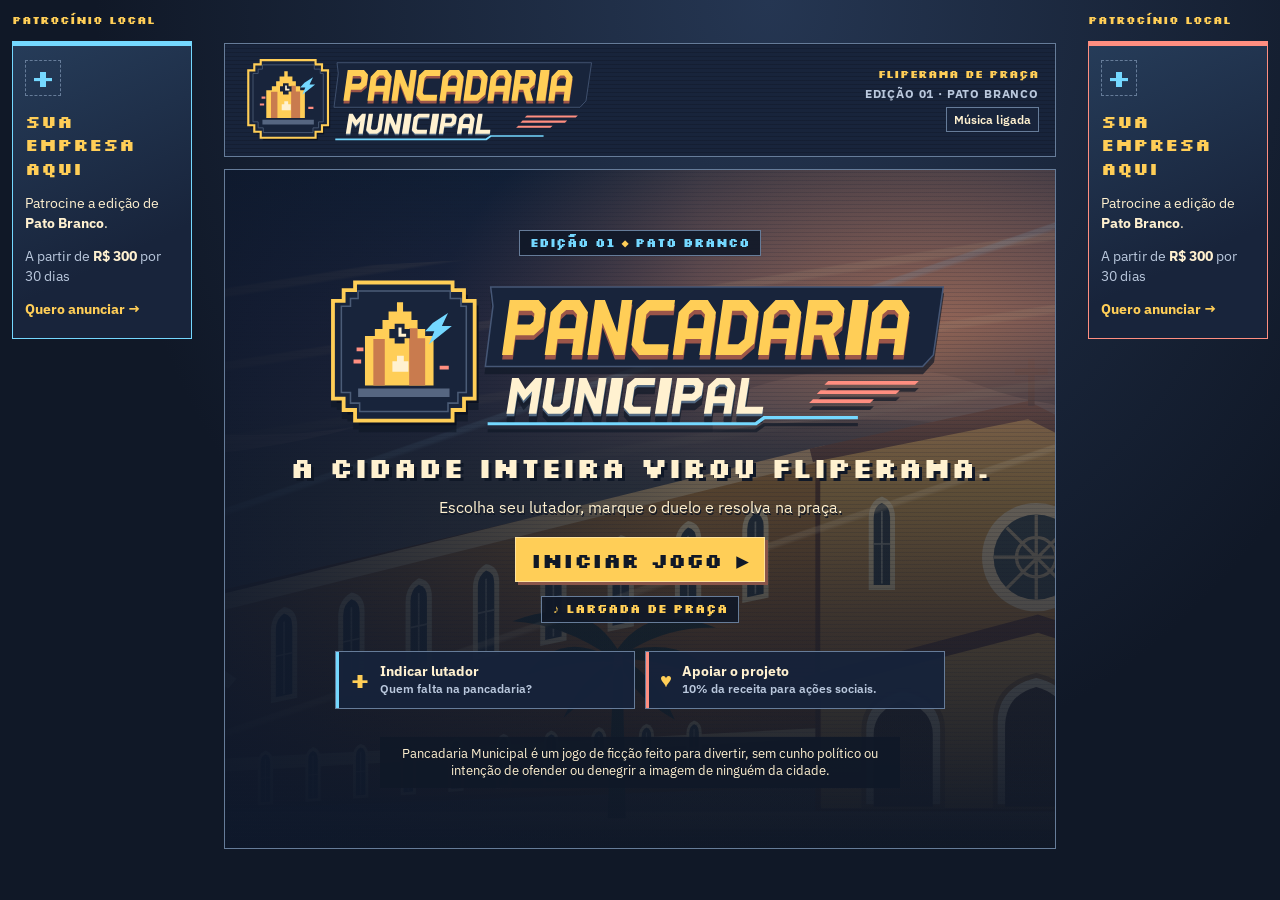
==== index.html @ fad4ab59 "ux(layout): shorten support and fighter nomination copy without removing actions" ====
<!doctype html>
<html lang="pt-BR">
<head>
<meta charset="utf-8">
<meta name="viewport" content="width=device-width, initial-scale=1, viewport-fit=cover">
<meta name="theme-color" content="#101827">
<title>Pancadaria Municipal · Pato Branco</title>
<link rel="icon" href="design/simbolo.svg" type="image/svg+xml">
<link rel="stylesheet" href="design/tokens.css">
<link rel="stylesheet" href="estilo.css?v=sem-scroll-v1">
<link rel="stylesheet" href="src/patrocinios.css?v=patrocinios-v1">
<script type="module" src="src/municipal.js?v=apoio-v2"></script>
<script type="module" src="src/apoio-pix.js?v=arcade-mobile-v1"></script>
<script type="module" src="src/patrocinios.js?v=patrocinios-v1"></script>
</head>
<body class="com-patrocinios">
  <aside class="patrocinios patrocinio-esquerda" aria-label="Patrocínios da lateral esquerda">
    <p class="eyebrow">PATROCÍNIO LOCAL</p>
    <button class="patrocinio-banner" type="button" data-patrocinar>
      <span class="patrocinio-simbolo" aria-hidden="true">+</span>
      <strong>Sua empresa aqui</strong>
      <span>Patrocine a edição de <b data-cidade-patrocinio>Pato Branco</b>.</span>
      <span class="patrocinio-preco">A partir de <b>R$ 300</b> por 30 dias</span>
      <span class="patrocinio-chamada">Quero anunciar →</span>
    </button>
  </aside>
<main>
  <header class="marca">
    <img src="design/logo.svg" width="840" height="224" alt="Pancadaria Municipal">
    <div><span>FLIPERAMA DE PRAÇA</span><strong>EDIÇÃO 01 · PATO BRANCO</strong>
      <button id="musica" data-musica type="button" aria-pressed="true" hidden>Música<span aria-hidden="true"> ligada</span></button>
    </div>
  </header>
  <section id="capa" class="capa" aria-labelledby="titulo-capa">
    <div class="capa-ceu" aria-hidden="true"><div class="capa-nuvens"></div><div class="capa-cidade"></div><div class="capa-vento"></div></div>
    <div class="capa-conteudo">
      <p class="capa-selo">EDIÇÃO 01 <span>◆</span> PATO BRANCO</p>
      <h1 id="titulo-capa" tabindex="-1"><img src="design/logo.svg" width="840" height="224" alt="Pancadaria Municipal"></h1>
      <p class="capa-chamada">A cidade inteira virou fliperama.</p>
      <p class="capa-detalhe">Escolha seu lutador, marque o duelo e resolva na praça.</p>
      <button id="iniciar" class="principal capa-iniciar" type="button">Iniciar jogo <span aria-hidden="true">▶</span></button>
      <p class="capa-trilha">♪ Largada de Praça</p>
    </div>
    <nav class="capa-atalhos" aria-label="Participe do jogo">
      <button class="capa-atalho" type="button" data-menu="indicacao"><span aria-hidden="true">+</span><strong>Indicar lutador</strong><small>Quem falta na pancadaria?</small></button>
      <button class="capa-atalho" type="button" data-menu="apoio"><span aria-hidden="true">♥</span><strong>Apoiar o projeto</strong><small>10% da receita para ações sociais.</small></button>
    </nav>
    <p class="capa-nota">Pancadaria Municipal é um jogo de ficção feito para divertir, sem cunho político ou intenção de ofender ou denegrir a imagem de ninguém da cidade.</p>
  </section>
  <section id="indicacao" class="menu-extra" aria-labelledby="titulo-indicacao" hidden>
    <button class="menu-voltar" type="button" data-menu="capa">← Voltar à capa</button>
    <div class="menu-intro">
      <p class="eyebrow">A CIDADE ESCOLHE</p>
      <h1 id="titulo-indicacao" tabindex="-1">Indicar lutador</h1>
      <p>Quem merece entrar no elenco? Diga de onde ele vem e invente seu golpe especial.</p>
    </div>
    <div class="menu-painel">
      <form id="form-indicacao" class="menu-campos" method="post" target="retorno-indicacao">
        <label>Nome ou codinome <input name="lutador" type="text" required maxlength="80" placeholder="Ex. Fiscal do Rolê"></label>
        <label>Cidade <input name="cidade" type="text" required maxlength="80" placeholder="Ex. Pato Branco"></label>
        <label>Ideia de golpe especial <textarea name="golpe" rows="2" required maxlength="600" placeholder="O que acontece quando ele aperta X?"></textarea></label>
        <input type="hidden" name="protocolo">
        <input type="hidden" name="origem">
        <div hidden><label>Deixe este campo em branco <input name="site" type="text" tabindex="-1" autocomplete="off"></label></div>
        <button id="enviar-indicacao" class="principal" type="submit" disabled>Enviar indicação</button>
        <small id="status-indicacao" role="status" aria-live="polite">Envio disponível após a conexão com a planilha.</small>
      </form>
      <iframe name="retorno-indicacao" title="Retorno do envio da indicação" hidden></iframe>
      <aside id="pix-indicacao" class="menu-resumo">
        <p class="eyebrow">TAXA SUGERIDA POR INDICAÇÃO</p>
        <strong class="menu-valor">R$ 50</strong>
        <p>Sua indicação apoia a criação de novos lutadores.</p>
        <p id="aviso-pix-indicacao" class="pix-aviso">O envio ainda não está disponível. Combine a indicação antes de pagar.</p>
        <div class="pix-acoes">
          <button type="button" data-copiar-pix>Copiar código Pix</button>
          <button type="button" data-copiar-referencia hidden>Copiar referência</button>
        </div>
        <input data-pix-manual type="text" aria-label="Texto para copiar" readonly hidden>
        <small data-pix-feedback role="status"></small>
        <figure class="pix-qr">
          <img src="src/pix/qr-code.png" width="450" height="450" alt="QR Code Pix para indicação de lutador">
          <figcaption>Escaneie no app do banco e informe <strong>R$ 50</strong>.</figcaption>
        </figure>
      </aside>
    </div>
  </section>
  <section id="apoio" class="menu-extra apoio-v2" aria-labelledby="titulo-apoio" hidden>
    <button class="menu-voltar" type="button" data-menu="capa">← Voltar à capa</button>
    <div class="apoio-topo">
      <p class="eyebrow">MAIS UMA FICHA · UMA BOA CAUSA</p>
      <h1 id="titulo-apoio" tabindex="-1">APOIE O PROJETO</h1>
      <p>Ajude a manter o jogo, criar lutadores e apoiar ações sociais.</p>
    </div>
    <div class="apoio-v2-grid">
      <div class="apoio-v2-esquerda">
        <div class="impacto-social">
          <strong>♥ AQUI A PANCADARIA TAMBÉM FAZ O BEM!</strong>
          <p><strong>10% da receita arrecadada pelo jogo</strong> serão destinados a organizações sociais, incluindo instituições de acolhimento e cuidado de pessoas idosas.</p>
          <small>Publicaremos as entidades beneficiadas e os repasses.</small>
        </div>
        <fieldset class="menu-doacoes apoio-v2-valores">
          <legend>ESCOLHA UMA FICHA</legend>
          <label><input type="radio" name="apoio" value="2" checked><span><strong>R$ 2</strong><small>Uma ficha</small></span></label>
          <label><input type="radio" name="apoio" value="5"><span><strong>R$ 5</strong><small>Mais um round</small></span></label>
          <label><input type="radio" name="apoio" value="10"><span><strong>R$ 10</strong><small>Força total</small></span></label>
          <label><input type="radio" name="apoio" value="livre"><span><strong>LIVRE</strong><small>Você escolhe</small></span></label>
        </fieldset>
        <div class="apoio-v2-objetivos">
          <p class="eyebrow">SEU APOIO ENTRA EM CAMPO PARA</p>
          <div><span>★ Manter o jogo no ar</span><span>★ Criar novos lutadores</span><span>★ Lançar novas arenas</span><span>♥ Apoiar ações sociais</span></div>
        </div>
      </div>
      <aside class="menu-resumo apoio-v2-pix" aria-label="Contribuição por Pix">
        <p class="eyebrow">PAGAMENTO PIX · VALOR LIVRE</p>
        <h2>ESCANEIE E APOIE</h2>
        <figure class="pix-qr">
          <img src="src/pix/qr-code.png" width="450" height="450" alt="QR Code Pix do Pancadaria Municipal para escanear no aplicativo do banco">
          <figcaption>Escaneie com seu banco e escolha o valor.</figcaption>
        </figure>
        <p class="pix-aviso" id="apoio-instrucao-valor">Sugestão: <strong id="valor-apoio-pix" aria-live="polite">R$ 2</strong>. O valor é livre.</p>
        <div class="pix-acoes apoio-v2-acoes">
          <button type="button" class="principal" data-copiar-pix>COPIAR CÓDIGO PIX</button>
        </div>
        <input data-pix-manual type="text" aria-label="Código Pix para copiar" readonly hidden>
        <small data-pix-feedback role="status" aria-live="polite"></small>
        <div class="apoio-v2-confianca">
          <span><strong>Recebedor:</strong> I RAMOS SANTOS CONSULT</span>
          <span><strong>Identificação:</strong> Pancadaria Municipal</span>
          <span><strong>Pagamento:</strong> realizado no seu banco; sem cadastro no jogo.</span>
        </div>
      </aside>
    </div>
  </section>
  <section id="selecao" hidden>
    <ol class="etapas" aria-label="Etapas do duelo">
      <li data-step-label="0"><b>01</b> Seu lutador</li><li data-step-label="1"><b>02</b> Adversário</li><li data-step-label="2"><b>03</b> Arena</li>
    </ol>
    <div class="intro"><p id="etapa" class="eyebrow"></p><h1 id="titulo-selecao" tabindex="-1"></h1></div>
    <p id="status-artes" role="status">Carregando artes dos personagens…</p>
    <div class="escolhas" id="escolhas-lutadores">
      <div class="elenco" id="elenco" aria-label="Lutadores disponíveis"></div>
      <aside class="ficha" aria-labelledby="nome-ficha">
        <div class="cabecalho-ficha"><p class="eyebrow" id="lado-ficha"></p><strong id="confirmado" role="status" hidden>Confirmado</strong></div>
        <canvas id="retrato" width="420" height="310" aria-hidden="true"></canvas>
        <h2 id="nome-ficha"></h2><p id="golpes-ficha"></p><p id="descricao-ficha"></p>
      </aside>
    </div>
    <div class="elenco elenco-arenas" id="escolhas-arenas" aria-label="Arenas disponíveis" hidden></div>
    <div class="rodape"><button type="button" data-menu="capa">← Capa</button><button id="voltar-etapa" hidden>← Voltar ao seu lutador</button><p id="resumo-selecao"></p><button id="avancar" class="principal" disabled></button></div>
    <p id="carregamento" role="status" hidden></p>
  </section>
  <section id="versus" class="versus" aria-labelledby="titulo-versus" hidden>
    <p class="eyebrow">Fliperama de praça</p>
    <h1 id="titulo-versus" tabindex="-1">Versus</h1>
    <div class="confronto">
      <figure><canvas id="versus-p1" width="210" height="112" aria-hidden="true"></canvas><figcaption id="versus-nome0"></figcaption></figure>
      <strong aria-hidden="true">VS</strong>
      <figure><canvas id="versus-cpu" width="210" height="112" aria-hidden="true"></canvas><figcaption id="versus-nome1"></figcaption></figure>
    </div>
    <p id="versus-arena"></p>
    <p id="versus-status" role="status" hidden>Preparando a arena…</p>
    <button id="cancelar-versus">← Voltar à arena</button>
  </section>
  <section id="duelo" hidden>
    <div class="intro combate">
      <div><p class="eyebrow" id="edicao-duelo"></p><h1>Duelo · <em id="arena-duelo"></em></h1></div>
      <div class="combate-acoes">
        <button class="musica-combate" data-musica type="button" aria-pressed="true" hidden>Música<span aria-hidden="true"> ligada</span></button>
        <button id="voltar">Trocar lutadores ou arena</button>
      </div>
    </div>
    <div class="duelo-tabuleiro">
      <div class="arena">
        <div class="placar">
          <div class="lado"><strong id="nome0"></strong><progress id="vida0" aria-label="Vida do jogador" max="100" value="100"></progress><small id="especial0"></small></div>
          <time id="tempo">60</time>
          <div class="lado direita"><strong id="nome1"></strong><progress id="vida1" aria-label="Vida da máquina" max="100" value="100"></progress><small id="especial1"></small></div>
        </div>
        <canvas width="1146" height="672" aria-label="Arena de combate"></canvas>
        <div id="chamada" class="chamada" aria-live="polite"></div>
        <div id="largada" class="largada" hidden><span id="contagem" role="status" aria-atomic="true"></span><p id="dica-largada" class="dica-largada" hidden><span class="dica-teclado">← → Mover · ↓ Defender · Z Golpe · X Especial</span><span class="dica-toque">Use as setas para mover e toque em Defender, Golpe ou Especial.</span></p></div>
        <div id="cortina-arena" class="cortina-arena" aria-hidden="true" hidden>
          <span></span><span></span><span></span><span></span><span></span><span></span>
        </div>
        <div id="fim" class="fim" hidden><div><p class="eyebrow">FIM DO DUELO</p><h2 id="resultado"></h2><p class="fim-social"><strong>♥ AQUI A PANCADARIA TAMBÉM FAZ O BEM!</strong><span>10% da receita arrecadada pelo jogo serão destinados a organizações sociais, incluindo instituições que cuidam de pessoas idosas.</span></p><div class="fim-acoes"><button id="revanche" class="principal" type="button">Revanche</button><button id="novo-confronto" type="button">Novo confronto</button></div><button id="apoiar-apos-duelo" type="button" class="fim-apoiar">♥ Apoiar o jogo via Pix</button></div></div>
      </div>
    </div>
    <div class="rodape comandos">
      <p class="comandos-teclado">← → Mover · ↑ Pular · ↓ Defender · Z Golpe · X Especial · <strong>↓ + Z Rasteira</strong></p>
      <div class="comandos-toque" aria-label="Controles na tela">
        <div class="comandos-movimento" role="group" aria-label="Movimento e defesa">
          <button type="button" data-key="ArrowLeft" aria-label="Esquerda">←</button>
          <button type="button" data-key="ArrowRight" aria-label="Direita">→</button>
          <button type="button" data-key="ArrowUp" aria-label="Pular">↑ <span>Pular</span></button>
          <button type="button" data-key="ArrowDown" aria-label="Defender">↓ <span>Defender</span></button>
        </div>
        <div class="comandos-acoes" role="group" aria-label="Ataques">
          <button type="button" data-key="KeyZ">Golpe</button>
          <button type="button" data-key="KeyX">Especial</button>
          <button type="button" data-key="Sweep">Rasteira</button>
        </div>
      </div>
    </div>
  </section>
</main>
  <aside class="patrocinios patrocinio-direita" aria-label="Patrocínios da lateral direita">
    <p class="eyebrow">PATROCÍNIO LOCAL</p>
    <button class="patrocinio-banner" type="button" data-patrocinar>
      <span class="patrocinio-simbolo" aria-hidden="true">+</span>
      <strong>Sua empresa aqui</strong>
      <span>Patrocine a edição de <b data-cidade-patrocinio>Pato Branco</b>.</span>
      <span class="patrocinio-preco">A partir de <b>R$ 300</b> por 30 dias</span>
      <span class="patrocinio-chamada">Quero anunciar →</span>
    </button>
  </aside>
  <dialog id="patrocinar" class="patrocinio-dialogo" aria-labelledby="titulo-patrocinio">
    <button id="fechar-patrocinio" class="patrocinio-fechar" type="button" autofocus>Fechar ×</button>
    <p class="eyebrow">SUA MARCA NO FLIPERAMA DA CIDADE</p>
    <h2 id="titulo-patrocinio">Anuncie em Pato Branco</h2>
    <p>Mostre seu negócio para quem joga a edição de <strong data-cidade-patrocinio>Pato Branco</strong>. Escolha um plano e converse com a gente por e-mail.</p>
    <div class="patrocinio-planos">
      <article><h3>Banner local</h3><p class="patrocinio-valor">R$ 300 <small>/ 30 dias</small></p><p>Espaço lateral abaixo dos destaques, com a marca e informações do seu negócio.</p></article>
      <article><h3>Destaque local</h3><p class="patrocinio-valor">R$ 500 <small>/ 30 dias</small></p><p>Primeiro espaço de uma das laterais, com a marca e informações do seu negócio.</p></article>
    </div>
    <p class="patrocinio-nota">No celular, os banners aparecem abaixo da área principal, com os destaques primeiro. São até seis vagas por cidade, sujeitas à disponibilidade.</p>
    <label class="patrocinio-escolha" for="plano-patrocinio">Plano de interesse
      <select id="plano-patrocinio"><option value="local">Banner local · R$ 300 por 30 dias</option><option value="destaque">Destaque local · R$ 500 por 30 dias</option></select>
    </label>
    <div class="patrocinio-contato">
      <a id="email-patrocinio" class="principal" href="mailto:pancadariamunicipal@gmail.com">Escrever por e-mail</a>
      <a id="gmail-patrocinio" href="https://mail.google.com/mail/?view=cm&amp;fs=1&amp;to=pancadariamunicipal%40gmail.com" target="_blank" rel="noopener noreferrer">Abrir no Gmail ↗</a>
    </div>
    <p class="patrocinio-nota">A proposta abre no seu aplicativo de e-mail para você completar e enviar. Você também pode escrever para <strong>pancadariamunicipal@gmail.com</strong>.</p>
  </dialog>
</body>
</html>
---- design/tokens.css ----
@font-face {
  font-family: Silkscreen;
  src: url("fontes/Silkscreen-Bold.ttf") format("truetype");
  font-style: normal;
  font-weight: 700;
  font-display: swap;
}

@font-face {
  font-family: "IBM Plex Sans";
  src: url("fontes/IBM-Plex-Sans.ttf") format("truetype");
  font-style: normal;
  font-weight: 400 700;
  font-display: swap;
}

:root {
  --pm-ink: #101827;
  --pm-panel: #18243B;
  --pm-line: #667C99;
  --pm-cream: #FFF1D0;
  --pm-muted: #BAC8DD;
  --pm-action: #FFCE57;
  --pm-player: #74D8FF;
  --pm-cpu: #FF8E80;
  --pm-display: Silkscreen, "Courier New", monospace;
  --pm-text: "IBM Plex Sans", system-ui, sans-serif;
  --pm-space: 4px;
  --pm-cut: 8px;
  --pm-motion-fast: 120ms;
  --pm-motion-confirm: 180ms;
}
---- estilo.css ----
:root{color-scheme:dark}
*{box-sizing:border-box}
[hidden]{display:none!important}
body{margin:0;min-height:100vh;background:radial-gradient(ellipse at 60% 0,#253652,transparent 62%),var(--pm-ink);color:var(--pm-cream);font:400 16px/1.35 var(--pm-text)}
main{max-width:1100px;margin:auto;padding:14px 20px 22px}
h1,h2,p{margin:0}
h1,h2{font:700 clamp(25px,4.8vw,49px)/1.12 var(--pm-display);text-transform:uppercase;text-shadow:3px 3px #51394d}
h2{font-size:clamp(18px,3vw,28px)}
em{color:var(--pm-action);font-style:normal}
.marca{position:relative;isolation:isolate;display:flex;align-items:center;justify-content:space-between;gap:14px;padding:8px 16px;background:var(--pm-panel);border:1px solid var(--pm-line)}
.marca::before{content:"";position:absolute;inset:0;z-index:-1;background:repeating-linear-gradient(0deg,transparent 0 3px,#10182770 3px 4px)}
.marca img{display:block;width:min(100%,360px);height:auto}
main:has(#duelo:not([hidden])) .marca img{width:min(65%,245px)}
.marca div{text-align:right;display:grid;gap:5px;min-width:0}
.marca span,.eyebrow{color:var(--pm-action);font:700 11px/1.25 var(--pm-display)}
.marca strong{font-size:12px;color:var(--pm-muted);letter-spacing:.07em}
#musica{justify-self:end;padding:4px 7px;font-size:12px}
#musica span{font:inherit;color:inherit}
.capa,.menu-extra{position:relative;isolation:isolate;margin-top:12px;border:1px solid var(--pm-line);background:var(--pm-panel)}
.capa{overflow:hidden;min-height:clamp(470px,69vh,620px);display:grid;align-content:center;gap:28px;padding:clamp(22px,5vw,60px);text-align:center}
.capa-ceu,.capa-nuvens,.capa-cidade,.capa-vento{position:absolute;pointer-events:none}
.capa-ceu{inset:0;z-index:-1;overflow:hidden;background:radial-gradient(ellipse at 84% 28%,#ef9b74 0,transparent 50%),linear-gradient(#142846,#594368 53%,#e48a68)}
.capa-ceu::after{content:"";position:absolute;inset:0;background:repeating-linear-gradient(0deg,transparent 0 3px,#121a2d28 3px 4px),linear-gradient(90deg,#0e182be0,#0f19295c 57%,#1018275e),linear-gradient(0deg,#101827 0%,transparent 66%)}
.capa-nuvens{inset:12% -20% 45%;opacity:.48;background:repeating-linear-gradient(174deg,transparent 0 32px,#ffd4a459 34px 40px,transparent 43px 73px);transform:skewY(-3deg);animation:capa-nuvens 14s ease-in-out infinite alternate}
.capa-cidade{inset:22% -15% -25%;background:url('matriz.svg') center 64%/cover no-repeat;mask-image:linear-gradient(transparent,#000 24%);filter:saturate(.85) brightness(.77);animation:capa-voo 15s ease-in-out infinite alternate}
.capa-vento{inset:0;background:linear-gradient(161deg,transparent 35%,#a9dfff35 35.2% 35.6%,transparent 36% 58%,#f8dcab4a 58.2% 58.6%,transparent 59%);animation:capa-nuvens 7s ease-in-out infinite alternate-reverse}
@keyframes capa-voo{from{transform:translate(-4%,4%) scale(1.04)}to{transform:translate(4%,-2%) scale(1.2)}}
@keyframes capa-nuvens{from{translate:-5% 0}to{translate:5% -4%}}
.capa-conteudo{display:grid;justify-items:center;gap:12px}
.capa-selo,.capa-trilha{padding:5px 10px;background:#101827e6;border:1px solid var(--pm-line);color:var(--pm-player);font:700 clamp(9px,1.5vw,12px)/1.2 var(--pm-display);text-transform:uppercase}
.capa-selo span,.capa-trilha{color:var(--pm-action)}
.capa h1{width:min(100%,640px)}
.capa h1 img{width:100%;height:auto;display:block;filter:drop-shadow(0 7px 0 #101827b0)}
.capa-chamada{font:700 clamp(15px,3.3vw,28px)/1.2 var(--pm-display);text-transform:uppercase;text-shadow:3px 3px var(--pm-ink)}
.capa-detalhe{color:var(--pm-cream);text-shadow:1px 2px var(--pm-ink)}
.capa-iniciar{display:flex;align-items:center;gap:14px;margin:7px 0 2px;padding:13px 23px;font:700 clamp(14px,2.4vw,21px)/1.2 var(--pm-display);text-transform:uppercase}
.capa-atalhos{width:min(100%,610px);justify-self:center;display:grid;grid-template-columns:1fr 1fr;gap:10px}
.capa-atalho{display:grid;grid-template-columns:auto 1fr;gap:2px 10px;align-items:center;text-align:left;padding:11px 14px;background:#16233aef;box-shadow:inset 3px 0 var(--pm-player)}
.capa-atalho:last-child{box-shadow:inset 3px 0 var(--pm-cpu)}
.capa-atalho span{grid-row:span 2;color:var(--pm-action);font:700 20px var(--pm-display)}
.capa-atalho small,.menu-resumo small,.menu-doacoes small{color:var(--pm-muted)}
.capa-nota{max-width:65ch;margin:auto;padding:8px 12px;background:#101827ed;color:var(--pm-cream);font-size:13px}
.card-arena .referencia-arena{color:var(--pm-player);font-weight:700}
.menu-extra{padding:clamp(14px,4vw,35px);border-top:3px solid var(--pm-player);background:radial-gradient(ellipse at 84% 6%,#31496a,transparent 70%),var(--pm-panel)}
#apoio{border-top-color:var(--pm-cpu)}
.menu-voltar{margin-bottom:20px}
.menu-intro{display:grid;gap:8px;margin-bottom:20px}
.menu-intro>p:last-child{max-width:60ch;color:var(--pm-muted)}
.menu-painel{display:grid;grid-template-columns:minmax(0,1.5fr) minmax(0,1fr);gap:14px;align-items:start}
.menu-campos,.menu-resumo,.menu-doacoes{display:grid;gap:12px;padding:14px;border:1px solid var(--pm-line);background:#101827b8}
.menu-campos label{display:grid;gap:4px;font-weight:600}
.menu-campos input,.menu-campos textarea{min-width:0;width:100%;padding:8px;color:var(--pm-cream);background:var(--pm-panel);border:1px solid var(--pm-line);font:inherit}
.menu-campos textarea{resize:vertical}
.menu-valor,.menu-doacoes strong{color:var(--pm-action);font:700 clamp(16px,3vw,27px)/1 var(--pm-display)}
.menu-resumo button{justify-self:start}
.pix-qr{display:grid;justify-items:center;gap:9px;margin:0;padding:12px;border:1px solid var(--pm-line);background:var(--pm-panel);text-align:center}
.pix-qr img{display:block;width:min(100%,248px);height:auto;padding:14px;background:#fff;image-rendering:pixelated}
.pix-qr figcaption{color:var(--pm-muted);font-size:14px}
.pix-qr strong{color:var(--pm-action)}
.pix-acoes{display:flex;flex-wrap:wrap;gap:6px}
.pix-acoes button{min-height:44px}
[data-pix-manual]{width:100%;min-width:0;padding:8px;font:inherit}
[data-pix-feedback]:empty{display:none}
.pix-aviso{padding:8px;border-left:3px solid var(--pm-action);color:var(--pm-cream);background:#293348;font-size:13px}
.menu-doacoes{min-width:0;margin:0;grid-template-columns:repeat(3,minmax(0,1fr))}
.menu-doacoes legend{padding:0 5px;font-weight:700}
.menu-doacoes label{display:grid;grid-template-columns:auto 1fr;gap:5px;align-items:start;padding:7px;border:1px solid var(--pm-line);cursor:pointer}
.menu-doacoes label:has(input:checked){border-color:var(--pm-action);background:#384057}
.menu-doacoes label span{display:grid;gap:4px}
.menu-doacoes input{margin:0;accent-color:var(--pm-action)}
.etapas{display:grid;grid-template-columns:repeat(3,minmax(0,1fr));gap:6px;list-style:none;padding:0;margin:10px 0 0}
.etapas li{min-width:0;padding:6px 8px;border:1px solid #465976;background:var(--pm-panel);color:var(--pm-muted);font-size:13px;font-weight:600}
.etapas b{font:700 10px var(--pm-display);margin-right:4px;color:var(--pm-action)}
.etapas li[aria-current="step"]{border-color:var(--cursor);color:var(--pm-cream);box-shadow:inset 0 -2px var(--cursor)}
.intro{padding:13px 0}
.eyebrow{margin-bottom:5px}
#selecao{--cursor:var(--pm-player)}
#selecao[data-step="1"]{--cursor:var(--pm-cpu)}
#selecao[data-step="2"]{--cursor:var(--pm-action)}
#selecao .eyebrow{color:var(--cursor)}
.escolhas{display:grid;grid-template-columns:minmax(0,1.22fr) minmax(0,1fr);gap:12px;align-items:stretch}
.elenco{display:grid;grid-template-columns:repeat(3,minmax(0,1fr));gap:6px}
.card,.vaga{display:grid;min-width:0;align-content:center;border:1px solid var(--pm-line);background:var(--pm-panel)}
.card{gap:4px;padding:4px;text-align:center}
.card[aria-pressed="true"]{border-color:var(--cursor);box-shadow:inset 0 0 0 1px var(--cursor);background:#273955}
.card[aria-pressed="true"]:not(:disabled){animation:selecao-pixel .23s steps(4,end)}
@keyframes selecao-pixel{from{box-shadow:inset 0 0 0 4px var(--cursor),0 0 12px var(--cursor)}50%{box-shadow:inset 0 0 0 2px var(--cursor),0 0 4px var(--cursor)}}
.card[aria-pressed="true"]:disabled{opacity:1;border-color:var(--pm-action);box-shadow:inset 0 0 0 2px var(--pm-action)}
@media(hover:hover){.card:not(:disabled):hover{border-color:var(--cursor);filter:brightness(1.13)}}
.card canvas{display:block;width:100%;height:auto;aspect-ratio:2.05;object-fit:contain;background:radial-gradient(ellipse at 50% 55%,#42587a,#222e46 76%)}
.card-palco{position:relative;isolation:isolate;display:block;overflow:hidden}
.card canvas.card-sprite{position:absolute;inset:0;height:100%;image-rendering:pixelated;clip-path:inset(0 100% 0 0);transition:clip-path .17s steps(7,end);background:repeating-linear-gradient(0deg,transparent 0 3px,#10182727 3px 4px),radial-gradient(ellipse at 50% 72%,#4d6d91,#1b2943 77%)}
.card[data-animado] .card-sprite{clip-path:inset(0)}
.card-palco::after{content:"";position:absolute;inset:0 auto 0 0;width:3px;pointer-events:none;opacity:0;background:var(--cursor);box-shadow:0 0 7px var(--cursor)}
.card[data-animado] .card-palco::after{animation:varrer-cartao .18s steps(7,end);width:100%;border-right:3px solid var(--cursor);background:transparent;box-shadow:none}
@keyframes varrer-cartao{from{transform:translateX(-100%);opacity:.8}to{transform:translateX(0);opacity:0}}
.card strong{min-height:2.15em;display:grid;place-items:center;font-size:clamp(11px,1.55vw,15px);line-height:1.08}
.card-arena{align-content:start;text-align:left;padding:8px;gap:7px}
.card-arena img{display:block;width:100%;aspect-ratio:487/262;object-fit:cover;background:var(--pm-ink)}
.card-arena strong{display:block;min-height:0;font-size:17px}
.card-arena span{color:var(--pm-muted);font-size:14px;line-height:1.32}
.vaga{min-height:46px;place-items:center;border-style:dashed;color:var(--pm-muted);font:700 10px/1.2 var(--pm-display)}
.ficha{min-width:0;padding:13px 15px;border:1px solid var(--pm-line);border-top:4px solid var(--cursor);background:radial-gradient(ellipse at 50% 36%,#344b6d,var(--pm-panel) 72%)}
.ficha canvas{display:block;width:100%;height:clamp(100px,22vw,205px);object-fit:contain}
.ficha canvas.vazio{visibility:hidden}
.cabecalho-ficha{display:flex;justify-content:space-between;align-items:flex-start;gap:6px;flex-wrap:wrap}
#confirmado{padding:3px 6px;background:var(--pm-action);color:var(--pm-ink);font:700 10px/1.2 var(--pm-display);text-transform:uppercase;animation:selo-arcade .15s steps(3,end)}
@keyframes selo-arcade{from{transform:translateY(-5px) scale(1.15);opacity:.65}}
.ficha p:not(.eyebrow){margin-top:6px;color:var(--pm-muted);font-size:14px}
#golpes-ficha{font-weight:600}
#avancar{margin-left:auto}
button{cursor:pointer;color:inherit;font:600 14px/1.25 var(--pm-text);border:1px solid var(--pm-line);border-radius:0;background:var(--pm-panel);padding:8px 11px}
button:hover{border-color:var(--pm-action)}
button:focus-visible{outline:2px solid var(--pm-player);outline-offset:3px}
button:disabled{cursor:default;opacity:.58}
.principal{background:var(--pm-action);color:var(--pm-ink);border-color:#ffe29a;box-shadow:3px 3px #89554a;font-weight:700;padding:9px 15px}
.principal:not(:disabled):hover{background:#ffe096}
.rodape,.combate{display:flex;justify-content:space-between;align-items:center;gap:10px;flex-wrap:wrap}
.combate h1{font-size:clamp(20px,3.25vw,35px)}
.musica-combate{display:none}
.rodape,#carregamento{margin-top:10px;color:var(--pm-muted);font-size:13px}
.versus{position:relative;isolation:isolate;overflow:hidden;display:grid;justify-items:center;gap:14px;margin-top:14px;padding:clamp(16px,4vw,34px);border:2px solid var(--pm-line);text-align:center;background:repeating-linear-gradient(0deg,transparent 0 3px,#10182750 3px 4px),linear-gradient(115deg,#263d60,var(--pm-panel) 47%,#572e42)}
.versus::after{content:"";position:absolute;inset:0;pointer-events:none;background:var(--pm-ink);animation:cortina-pixel .32s steps(6,end) forwards}
@keyframes cortina-pixel{to{transform:translateY(-100%)}}
.confronto{display:grid;grid-template-columns:minmax(0,210px) auto minmax(0,210px);align-items:center;gap:clamp(6px,2vw,20px);width:100%;justify-content:center}
.confronto figure{margin:0;min-width:0;border:2px solid var(--pm-player);background:var(--pm-panel)}
.confronto figure:last-child{border-color:var(--pm-cpu)}
.confronto canvas{width:100%;height:auto;display:block}
.confronto figcaption{padding:4px;font-weight:700;font-size:clamp(10px,2vw,16px)}
.confronto>strong,#versus-arena{color:var(--pm-action);font:700 clamp(11px,3vw,22px)/1.2 var(--pm-display);text-transform:uppercase}
#versus-status{padding:5px 10px;border:1px dashed var(--pm-line);font:700 11px/1.2 var(--pm-display)}
.arena{position:relative;overflow:hidden;border:2px solid var(--pm-line);background:var(--pm-panel);max-width:min(100%,110vh);margin:auto}
.arena canvas{width:100%;height:auto;display:block}
.placar{position:absolute;top:0;left:0;right:0;display:grid;grid-template-columns:minmax(0,1fr) auto minmax(0,1fr);gap:8px;padding:8px 10px;background:linear-gradient(#101827f7,#101827cb 76%,transparent)}
.lado{min-width:0;color:var(--pm-player);font-size:clamp(11px,1.8vw,16px);text-shadow:0 1px 4px var(--pm-ink)}
.lado small{display:block;font-size:clamp(10px,1.35vw,13px);color:var(--pm-cream)}
.direita{text-align:right;color:var(--pm-cpu)}
progress{display:block;width:100%;height:8px;margin:3px 0;appearance:none;background:#394963;color:currentColor;border:0}
progress::-webkit-progress-bar{background:#394963}
progress::-webkit-progress-value{background:currentColor}
progress::-moz-progress-bar{background:currentColor}
time{align-self:start;border:1px solid var(--pm-line);padding:3px 6px;background:var(--pm-ink);color:var(--pm-action);font:700 clamp(17px,3.6vw,31px)/1.2 var(--pm-display)}
.chamada{position:absolute;bottom:7%;width:100%;text-align:center;pointer-events:none;color:var(--pm-action);font:700 clamp(12px,2.8vw,24px)/1.2 var(--pm-display);text-shadow:2px 2px var(--pm-ink),0 0 5px var(--pm-ink)}
.largada{position:absolute;inset:0;display:grid;place-items:center;pointer-events:none;color:var(--pm-action);font:700 clamp(38px,10vw,96px)/1 var(--pm-display);text-shadow:4px 4px #141a29,7px 7px #713f50}
.largada[data-go="true"]{font-size:clamp(23px,6.5vw,62px)}
#contagem>span{display:block;animation:placa-pixel .16s steps(3,end)}
.largada{place-content:center;justify-items:center;gap:10px;text-align:center}
.dica-largada{max-width:calc(100% - 20px);padding:8px 10px;border:1px solid var(--pm-line);background:var(--pm-ink);color:var(--pm-cream);font:700 clamp(13px,2vw,16px)/1.25 var(--pm-text);text-shadow:none}
.dica-toque{display:none}
.fim-acoes{display:flex;justify-content:center;flex-wrap:wrap;gap:6px}
@keyframes placa-pixel{from{transform:scale(1.16)}}
.cortina-arena{position:absolute;inset:0;display:grid;grid-template-rows:repeat(6,1fr);pointer-events:none}
.cortina-arena span{background:repeating-linear-gradient(0deg,#192a42 0 3px,#152438 3px 6px);border-right:8px solid var(--pm-player);transform-origin:left;animation:abrir-cortina .22s steps(8,end) forwards}
.cortina-arena span:nth-child(even){transform-origin:right;border-right:0;border-left:8px solid var(--pm-cpu);animation-delay:.035s}
.cortina-arena span:nth-child(3),.cortina-arena span:nth-child(4){animation-delay:.06s}
@keyframes abrir-cortina{to{transform:scaleX(0)}}
.fim{position:absolute;inset:0;display:grid;place-items:center;background:#101827a8;text-align:center}
.fim>div{padding:16px 22px;border:1px solid var(--pm-line);background:var(--pm-panel)}
.fim button{margin-top:12px}
.comandos-toque,.comandos-movimento,.comandos-acoes{display:flex;gap:4px;flex-wrap:wrap}
.comandos-movimento span{display:none}
.comandos strong{color:var(--pm-action)}
.comandos button{touch-action:none;user-select:none;-webkit-user-select:none;padding:6px 8px;min-width:36px;min-height:40px}
.comandos button[data-pressionado]{border-color:var(--pm-action);background:var(--pm-action);color:var(--pm-ink)}
@media(max-width:620px){
  main{padding:10px}
  .marca{padding:6px 8px;gap:6px}.marca img{width:min(65%,245px)}.marca span{font-size:9px}.marca strong{font-size:9px}
  .etapas{gap:4px}.etapas li{font-size:11px;padding:5px}.etapas b{margin-right:1px}
  .escolhas{grid-template-columns:1fr;gap:7px}.elenco{gap:4px}
  .card{padding:3px}.card strong{min-height:1.7em}
  .ficha{padding:8px 10px}.ficha canvas{float:right;width:34%;height:94px}.ficha canvas.vazio{display:none}
  .ficha::after{content:'';display:block;clear:both}
  .placar{padding:5px 6px;gap:5px}.intro{padding:11px 0 8px}.combate button{font-size:12px}
  .capa{min-height:480px;padding:19px 12px}.capa-cidade{inset:30% -36% -20%}
  .capa-atalho{gap:2px 7px;padding:9px 7px}.capa-atalho small{font-size:11px}
  .menu-painel{grid-template-columns:1fr}
}
@media(max-width:540px){
  .elenco-arenas{grid-template-columns:1fr}
  .card-arena{grid-template-columns:minmax(94px,34%) 1fr;gap:4px 8px;padding:6px}
  .card-arena img{grid-row:1 / span 3}.card-arena strong{min-height:0;font-size:15px}
  .card-arena span{font-size:12px}
}
@media(pointer:coarse){.comandos button{min-width:44px;min-height:44px}}
@media(prefers-reduced-motion:reduce){.card,.card-palco::after,.largada span,#confirmado,.capa-cidade,.capa-nuvens,.capa-vento{animation:none!important}.card canvas.card-sprite{transition:none}.versus::after,.cortina-arena{display:none}}

#status-artes{margin:0 0 8px;padding:6px 9px;border-left:3px solid var(--pm-player);background:var(--pm-panel);color:var(--pm-muted);font-size:12px}
#status-artes[data-state="ready"]{border-left-color:#68cba4;color:#d5f5e6}
#status-artes[data-state="error"]{border-left-color:#ff897d;color:#ffbdb5}

@media(max-width:760px),(pointer:coarse) and (max-height:550px){
  main{
    padding-left:max(10px,env(safe-area-inset-left));
    padding-right:max(10px,env(safe-area-inset-right));
  }
  main:has(#duelo:not([hidden])){
    height:100vh;
    height:100svh;
    padding-top:max(6px,env(safe-area-inset-top));
    padding-bottom:max(6px,env(safe-area-inset-bottom));
  }
  main:has(#duelo:not([hidden])) > .marca{display:none}
  #duelo{height:100%;display:grid;grid-template-rows:auto minmax(0,1fr) auto;gap:6px}
  #duelo .combate{padding:0;gap:4px 8px}
  #duelo .combate h1{font-size:clamp(13px,3.3vw,19px)}
  #duelo .combate .eyebrow{display:none}
  .combate-acoes{display:flex;flex-wrap:wrap;gap:4px}
  .musica-combate{display:inline-block;padding:4px 7px;font-size:12px}
  #voltar{min-height:36px;padding:4px 7px;font-size:12px}
  .duelo-tabuleiro{display:grid;place-items:center;min-height:0;container-type:size}
  .arena{width:100%;width:min(100cqw,calc((100cqh - 84px) * 1146 / 672 + 4px));max-width:none;margin:0}
  .placar{position:static;gap:3px 6px;padding:6px 8px;background:var(--pm-panel)}
  .lado{display:grid;grid-row:span 3;grid-template-rows:subgrid;font-size:13px;line-height:1.2}
  .lado strong{align-self:end}
  .lado progress{margin:0}
  .lado small{font-size:12px}
  .placar time{grid-row:span 3}
  .dica-teclado{display:none}
  .dica-toque{display:inline}
  .fim{overflow:auto}
  .fim>div{max-width:100%;padding:6px 12px}
  .fim button{margin-top:5px;padding:5px 8px}
  .comandos{display:block;margin:0}
  .comandos-teclado{display:none}
  .comandos-toque{justify-content:space-between;gap:6px}
  .comandos-movimento,.comandos-acoes{display:grid;grid-template-columns:repeat(2,minmax(44px,1fr))}
  .comandos-movimento span{display:inline}
  .comandos button{min-height:44px;min-width:44px;padding:4px;font-size:12px}
  .comandos-acoes [data-key="Sweep"]{grid-column:span 2}
}

@media(orientation:landscape) and (max-height:550px) and (pointer:coarse){
  .comandos-movimento,.comandos-acoes{grid-template-columns:none;grid-auto-flow:column;grid-auto-columns:minmax(44px,auto)}
  .comandos-acoes [data-key="Sweep"]{grid-column:auto}
}

/* Compromisso social no apoio e na tela de encerramento. */
.impacto-social{margin:14px 0;padding:12px 14px;border-left:4px solid var(--pm-action);background:var(--pm-panel);color:var(--pm-cream);line-height:1.55}
.impacto-social>strong:first-child{display:block;color:var(--pm-action);margin-bottom:6px}
.fim-social{max-width:460px;margin:13px auto 10px;padding:10px 12px;background:#18263b;border:1px solid var(--pm-action);line-height:1.45;text-align:center;font-size:13px}
.fim-social strong{display:block;color:var(--pm-action);margin-bottom:4px}
.fim-social span{display:block;color:var(--pm-cream)}
.fim-apoiar{display:block;margin:8px auto 0!important;border-color:var(--pm-action);color:var(--pm-action);background:#17283e;font-weight:700}
.fim-apoiar:hover{background:var(--pm-action);color:var(--pm-ink)}
@media(max-width:760px),(pointer:coarse) and (max-height:550px){
  .fim-social{font-size:11px;margin:6px auto;padding:6px 8px;line-height:1.3}
  .fim-social strong{margin-bottom:2px}
  .fim-apoiar{margin:5px auto 0!important}
}

/* Tela Apoiar V2: Pix destacado na primeira dobra, sem alterar os outros menus. */
#apoio.apoio-v2{padding:clamp(13px,2.5vw,25px)}
#apoio .apoio-topo{margin:11px 0 16px}
#apoio .apoio-topo h1{font-size:clamp(24px,4vw,42px);margin:6px 0}
#apoio .apoio-topo>p:last-child{margin:5px 0;color:var(--pm-cream);font-size:14px}
#apoio .apoio-v2-grid{display:grid;grid-template-columns:minmax(0,1fr) minmax(290px,.88fr);gap:16px;align-items:start}
#apoio .apoio-v2-esquerda{display:grid;gap:16px;min-width:0}
#apoio .impacto-social{margin:0;padding:15px;background:#17253c;border-left:4px solid var(--pm-action)}
#apoio .impacto-social>strong:first-child{color:var(--pm-action);display:block;margin:0 0 8px;font-size:14px}
#apoio .impacto-social p{margin:0 0 7px;line-height:1.5;font-size:14px;color:var(--pm-cream)}
#apoio .impacto-social small{color:var(--pm-muted);line-height:1.45;font-size:12px}
#apoio .apoio-v2-valores{grid-template-columns:repeat(2,minmax(0,1fr));padding:14px;gap:10px}
#apoio .apoio-v2-valores legend{padding:0 7px;font-weight:800;color:var(--pm-cream);font-size:12px;letter-spacing:.05em}
#apoio .apoio-v2-valores label{min-height:67px;padding:11px;display:flex;align-items:center;gap:9px;background:#1b2c45}
#apoio .apoio-v2-valores label:has(input:checked){background:#38435e;box-shadow:inset 0 0 0 1px var(--pm-action)}
#apoio .apoio-v2-valores strong{font-size:clamp(16px,2vw,24px)}
#apoio .apoio-v2-valores small{font-size:11px}
#apoio .apoio-v2-objetivos{border:1px solid var(--pm-line);padding:13px 15px;background:#17243a}
#apoio .apoio-v2-objetivos .eyebrow{margin:0 0 12px}
#apoio .apoio-v2-objetivos>div{display:grid;grid-template-columns:repeat(2,minmax(0,1fr));gap:10px 12px;color:var(--pm-cream);font-size:12px}
#apoio .apoio-v2-pix{gap:8px;padding:15px;background:#142238;border-color:#6b88a8}
#apoio .apoio-v2-pix h2{margin:0;color:var(--pm-action);font:700 clamp(16px,2.3vw,22px)/1.2 var(--pm-display)}
#apoio .apoio-v2-pix .pix-qr{padding:9px;gap:4px;background:#1c2b43}
#apoio .apoio-v2-pix .pix-qr img{width:min(100%,205px);padding:8px}
#apoio .apoio-v2-pix .pix-qr figcaption{font-size:12px;line-height:1.35}
#apoio .apoio-v2-pix .pix-aviso{font-size:12px;padding:8px;margin:0}
#apoio .apoio-v2-acoes{display:grid;grid-template-columns:1fr;gap:7px}
#apoio .apoio-v2-acoes button{width:100%;justify-self:stretch;min-height:44px;font-size:12px}
#apoio .apoio-v2-confianca{display:grid;gap:4px;margin-top:5px;padding-top:8px;border-top:1px solid var(--pm-line);color:var(--pm-muted);font-size:11px;line-height:1.5}
#apoio .apoio-v2-confianca strong{color:var(--pm-cream)}
#apoio [data-pix-feedback]:empty{display:none}
@media(max-width:760px){
  #apoio .apoio-v2-grid{grid-template-columns:1fr}
  #apoio .apoio-v2-pix{grid-row:1}
  #apoio .apoio-v2-pix .pix-qr img{width:min(100%,190px)}
  #apoio .apoio-v2-esquerda{gap:12px}
}
@media(max-width:420px){
  #apoio .apoio-v2-objetivos>div{grid-template-columns:1fr}
  #apoio .apoio-v2-valores{gap:6px;padding:9px}
  #apoio .apoio-v2-valores label{padding:8px;min-height:58px}
  #apoio .apoio-v2-pix .pix-qr img{width:min(100%,165px)}
}
---- src/patrocinios.css ----
.com-patrocinios {
  display: grid;
  grid-template-columns: minmax(0, 180px) minmax(0, 1100px) minmax(0, 180px);
  justify-content: center;
  align-items: start;
  gap: 12px;
  padding: 0 12px;
}

.com-patrocinios > main {
  grid-column: 2;
  grid-row: 1;
  width: 100%;
  min-width: 0;
}

.patrocinios {
  position: sticky;
  top: 14px;
  display: grid;
  gap: 8px;
  margin-top: 14px;
  min-width: 0;
}

.patrocinio-esquerda { grid-column: 1; grid-row: 1; }
.patrocinio-direita { grid-column: 3; grid-row: 1; }

.patrocinio-banner {
  display: grid;
  justify-items: start;
  gap: 14px;
  width: 100%;
  padding: 18px 12px;
  border: 1px solid var(--pm-player);
  background: linear-gradient(155deg, #263c59, var(--pm-panel) 70%);
  box-shadow: inset 0 4px var(--pm-player);
  color: var(--pm-cream);
  text-align: left;
  font: 400 14px/1.4 var(--pm-text);
}

.patrocinio-direita .patrocinio-banner {
  border-color: var(--pm-cpu);
  box-shadow: inset 0 4px var(--pm-cpu);
}

.patrocinio-banner > strong {
  font: 700 18px/1.3 var(--pm-display);
  color: var(--pm-action);
  text-transform: uppercase;
}

.patrocinio-simbolo {
  display: grid;
  place-items: center;
  width: 36px;
  height: 36px;
  border: 1px dashed var(--pm-line);
  color: var(--pm-player);
  font: 700 24px/1 var(--pm-display);
}

.patrocinio-preco { color: var(--pm-muted); }
.patrocinio-preco b { color: var(--pm-cream); white-space: nowrap; }
.patrocinio-chamada { color: var(--pm-action); font-weight: 700; }

.patrocinio-dialogo {
  width: min(660px, calc(100% - 28px));
  max-height: calc(100svh - 28px);
  margin: auto;
  padding: 24px;
  overflow-y: auto;
  border: 2px solid var(--pm-player);
  background: var(--pm-panel);
  color: var(--pm-cream);
  font: 400 16px/1.4 var(--pm-text);
}

.patrocinio-dialogo[open] { display: grid; gap: 16px; }
.patrocinio-dialogo::backdrop { background: #080e1cdd; }
.patrocinio-fechar { justify-self: end; }
.patrocinio-dialogo h2 { font-size: clamp(20px, 4vw, 29px); }
.patrocinio-planos { display: grid; grid-template-columns: 1fr 1fr; gap: 10px; }
.patrocinio-planos article { padding: 14px; border: 1px solid var(--pm-line); background: var(--pm-ink); }
.patrocinio-planos h3 { margin: 0 0 10px; font-size: 17px; color: var(--pm-player); }
.patrocinio-planos article:last-child h3 { color: var(--pm-cpu); }
.patrocinio-planos article > p:last-child { margin-top: 10px; font-size: 14px; color: var(--pm-muted); }
.patrocinio-valor { font-size: 25px; font-weight: 700; color: var(--pm-action); }
.patrocinio-valor small { font-size: 13px; color: var(--pm-muted); }
.patrocinio-nota { font-size: 13px; color: var(--pm-muted); overflow-wrap: anywhere; }
.patrocinio-escolha { display: grid; gap: 6px; font-weight: 600; }
.patrocinio-escolha select { width: 100%; padding: 10px; border: 1px solid var(--pm-line); background: var(--pm-ink); color: var(--pm-cream); font: inherit; }
.patrocinio-contato { display: flex; flex-wrap: wrap; align-items: center; gap: 12px; }
.patrocinio-contato a { color: var(--pm-player); }
.patrocinio-contato a.principal { padding: 10px 14px; background: var(--pm-action); color: var(--pm-ink); font-weight: 700; text-decoration: none; border: 1px solid var(--pm-action); }
.patrocinio-dialogo :focus-visible { outline: 2px solid var(--pm-player); outline-offset: 3px; }
.com-patrocinios:has(.patrocinio-dialogo[open]) { overflow: hidden; }

@media (max-width: 1100px) {
  .com-patrocinios { grid-template-columns: 1fr 1fr; gap: 10px; padding: 0; }
  .com-patrocinios > main { grid-column: 1 / -1; grid-row: 1; }
  .patrocinios { position: static; margin: 0 0 16px; padding: 0 10px; }
  .patrocinio-esquerda { grid-column: 1; grid-row: 2; }
  .patrocinio-direita { grid-column: 2; grid-row: 2; }
  .com-patrocinios:has(#duelo:not([hidden])) > .patrocinios { display: none; }
}

@media (max-width: 540px) {
  .patrocinio-banner { gap: 10px; padding: 14px 10px; font-size: 13px; }
  .patrocinio-banner > strong { font-size: 15px; }
  .patrocinio-planos { grid-template-columns: 1fr; }
  .patrocinio-dialogo { padding: 16px; }
}
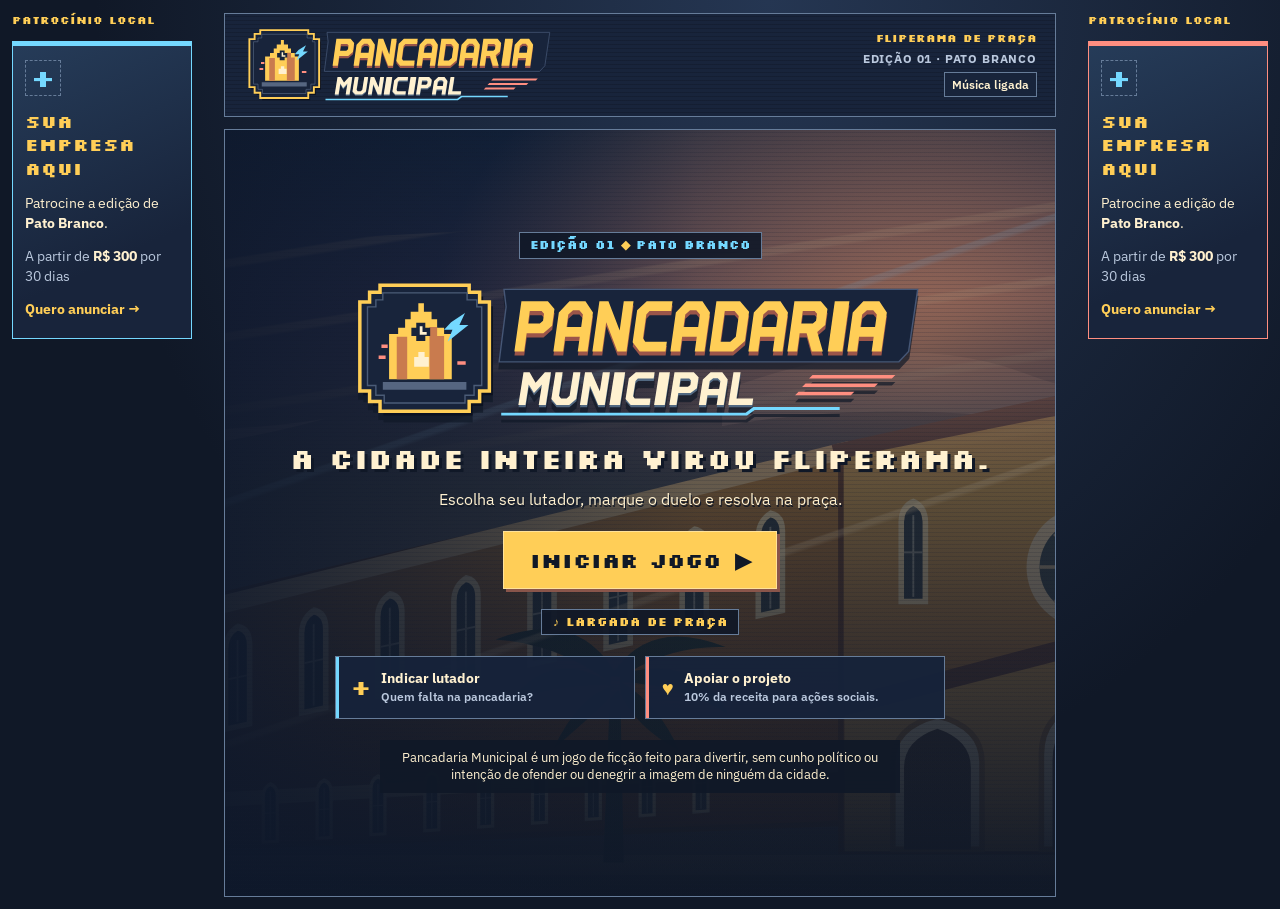
==== commit ba6845b6: "chore: refresh CSS cache for fluid responsive layout" ====
--- a/index.html
+++ b/index.html
@@ -7,7 +7,7 @@
 <title>Pancadaria Municipal · Pato Branco</title>
 <link rel="icon" href="design/simbolo.svg" type="image/svg+xml">
 <link rel="stylesheet" href="design/tokens.css">
-<link rel="stylesheet" href="estilo.css?v=sem-scroll-v1">
+<link rel="stylesheet" href="estilo.css?v=responsivo-v2">
 <link rel="stylesheet" href="src/patrocinios.css?v=patrocinios-v1">
 <script type="module" src="src/municipal.js?v=apoio-v2"></script>
 <script type="module" src="src/apoio-pix.js?v=arcade-mobile-v1"></script>
--- a/estilo.css
+++ b/estilo.css
@@ -291,3 +291,93 @@
   #apoio .apoio-v2-valores label{padding:8px;min-height:58px}
   #apoio .apoio-v2-pix .pix-qr img{width:min(100%,165px)}
 }
+
+/* Layout fluido: escala com largura E altura útil, sem encolher monitores grandes.
+   Em visores baixos, a página pode rolar para manter QR e formulários acessíveis. */
+@media (min-width: 761px) {
+  body:has(#capa:not([hidden])) main,
+  body:has(#indicacao:not([hidden])) main,
+  body:has(#apoio:not([hidden])) main {
+    padding-top:clamp(8px,1.4vh,18px);
+    padding-bottom:clamp(8px,1.4vh,18px);
+  }
+  body:has(#capa:not([hidden])) .marca,
+  body:has(#indicacao:not([hidden])) .marca,
+  body:has(#apoio:not([hidden])) .marca{
+    padding:clamp(6px,1vh,12px) clamp(10px,1.5vw,18px);
+  }
+  body:has(#capa:not([hidden])) .marca img,
+  body:has(#indicacao:not([hidden])) .marca img,
+  body:has(#apoio:not([hidden])) .marca img{
+    width:clamp(270px, min(25vw, 35vh), 370px);
+  }
+
+  /* Capa ocupa o espaço restante; elementos crescem progressivamente. */
+  #capa {
+    min-height:min(770px,max(470px,calc(100svh - 132px)));
+    height:auto;
+    gap:clamp(12px,2.3vh,30px);
+    padding:clamp(18px,3.7vh,50px) clamp(20px,3vw,55px);
+  }
+  #capa .capa-conteudo{gap:clamp(7px,1.5vh,15px)}
+  #capa h1{width:min(100%,clamp(440px, min(52vw, 65vh), 650px))}
+  #capa .capa-iniciar{
+    margin:clamp(2px,.75vh,8px) 0;
+    padding:clamp(10px,1.7vh,16px) clamp(17px,2vw,26px);
+  }
+  #capa .capa-atalhos{gap:clamp(8px,1.2vh,14px)}
+  #capa .capa-atalho{padding:clamp(8px,1.5vh,15px) clamp(10px,1.2vw,17px)}
+  #capa .capa-nota{padding:clamp(6px,1vh,11px) 12px;font-size:clamp(12px,1.1vw,13px)}
+
+  /* Indicação: mesmo formulário, com dimensionamento proporcional ao espaço. */
+  #indicacao.menu-extra{padding:clamp(16px,2.5vh,34px)}
+  #indicacao .menu-voltar{margin-bottom:clamp(9px,1.8vh,20px)}
+  #indicacao .menu-intro{gap:clamp(5px,.8vh,10px);margin-bottom:clamp(10px,1.8vh,20px)}
+  #indicacao .menu-intro h1{font-size:clamp(28px,min(3.6vw,4.8vh),45px)}
+  #indicacao .menu-intro>p{font-size:clamp(13px,1.25vw,16px)}
+  #indicacao .menu-painel{gap:clamp(12px,1.5vw,20px)}
+  #indicacao .menu-campos,#indicacao .menu-resumo{
+    gap:clamp(8px,1.35vh,14px);
+    padding:clamp(12px,1.7vh,18px);
+  }
+  #indicacao .menu-campos label{gap:4px;font-size:clamp(13px,1.2vw,15px)}
+  #indicacao .menu-campos input,#indicacao .menu-campos textarea{padding:clamp(7px,1vh,10px)}
+  #indicacao .menu-campos textarea{min-height:65px}
+  #indicacao #pix-indicacao .pix-qr{padding:clamp(7px,1vh,13px);gap:6px}
+  #indicacao #pix-indicacao .pix-qr img{width:min(100%,clamp(165px,22vh,255px));padding:8px}
+  #indicacao #pix-indicacao .pix-qr figcaption{font-size:13px}
+  #indicacao #pix-indicacao>p:not(.eyebrow){font-size:clamp(12px,1.15vw,14px)}
+  #indicacao #pix-indicacao .pix-aviso{padding:8px}
+
+  /* Apoio: QR legível em telas grandes, controles proporcionais em telas menores. */
+  #apoio.apoio-v2{padding:clamp(16px,2.4vh,31px)}
+  #apoio .menu-voltar{margin-bottom:clamp(9px,1.6vh,18px)}
+  #apoio .apoio-topo{margin:clamp(7px,1.2vh,14px) 0 clamp(11px,2vh,21px)}
+  #apoio .apoio-topo h1{font-size:clamp(30px,min(3.9vw,5vh),46px);margin:5px 0}
+  #apoio .apoio-topo>p:last-child{font-size:clamp(13px,1.25vw,16px)}
+  #apoio .apoio-v2-grid{gap:clamp(12px,1.7vw,20px)}
+  #apoio .apoio-v2-esquerda{gap:clamp(11px,1.9vh,20px)}
+  #apoio .impacto-social{padding:clamp(12px,1.7vh,18px)}
+  #apoio .impacto-social p{font-size:clamp(13px,1.2vw,15px);line-height:1.45;margin-bottom:7px}
+  #apoio .impacto-social small{font-size:12px}
+  #apoio .apoio-v2-valores{gap:clamp(8px,1.2vh,12px);padding:clamp(10px,1.4vh,16px)}
+  #apoio .apoio-v2-valores label{min-height:clamp(60px,7.3vh,77px);padding:clamp(8px,1.2vh,13px)}
+  #apoio .apoio-v2-objetivos{padding:clamp(11px,1.5vh,16px)}
+  #apoio .apoio-v2-objetivos .eyebrow{margin-bottom:clamp(7px,1vh,12px)}
+  #apoio .apoio-v2-objetivos>div{gap:clamp(7px,1vh,11px) 10px}
+  #apoio .apoio-v2-pix{gap:clamp(7px,1.15vh,12px);padding:clamp(12px,1.7vh,18px)}
+  #apoio .apoio-v2-pix .pix-qr{padding:clamp(7px,1vh,12px)}
+  #apoio .apoio-v2-pix .pix-qr img{width:min(100%,clamp(185px,25vh,270px));padding:8px}
+  #apoio .apoio-v2-pix .pix-qr figcaption{font-size:12px}
+  #apoio .apoio-v2-confianca{gap:4px;font-size:11px}
+}
+/* Compactar apenas quando a altura é realmente restrita. Não cortar conteúdo. */
+@media (min-width:761px) and (max-height:720px){
+  #capa{min-height:0;gap:9px;padding:14px}
+  #capa .capa-conteudo{gap:5px}
+  #capa h1{width:min(100%,400px)}
+  #capa .capa-atalho{padding:7px 10px}
+  #indicacao.menu-extra,#apoio.apoio-v2{padding:12px}
+  #indicacao #pix-indicacao .pix-qr img{width:min(100%,155px)}
+  #apoio .apoio-v2-pix .pix-qr img{width:min(100%,160px)}
+}
